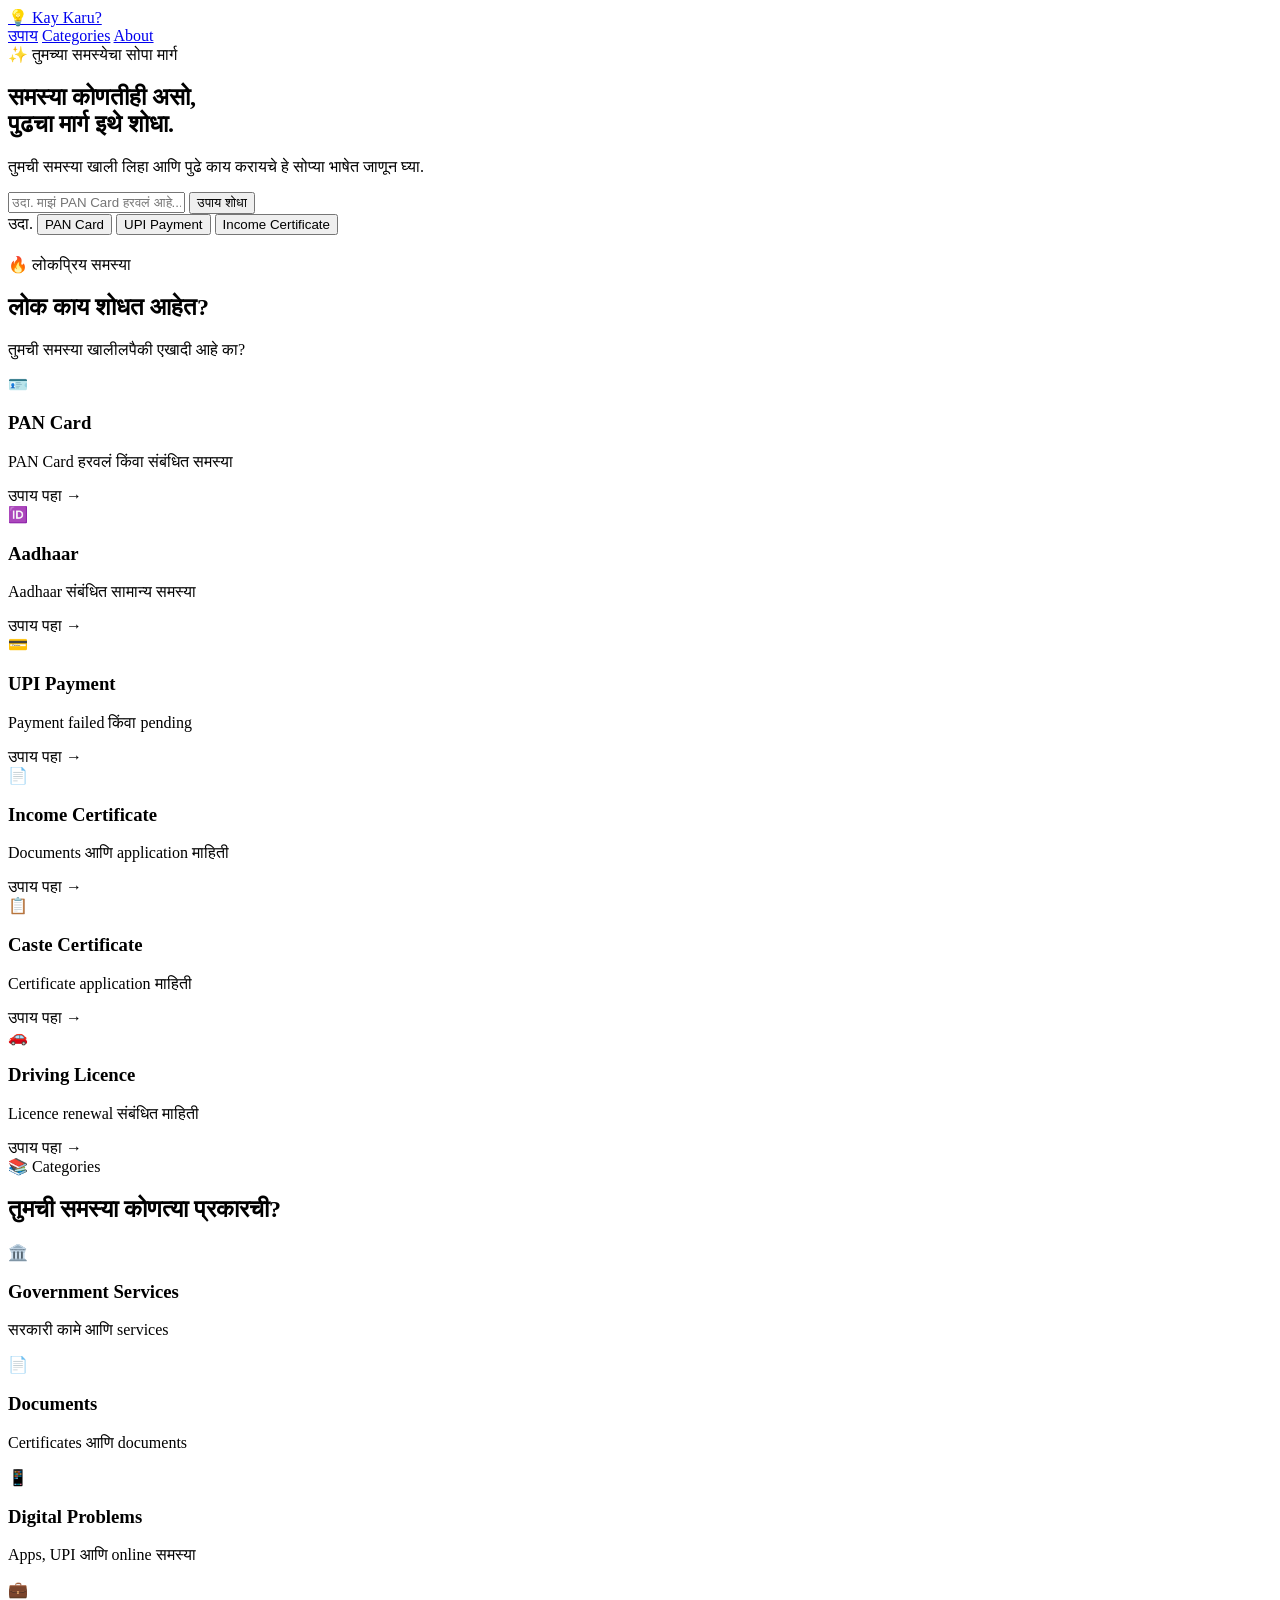
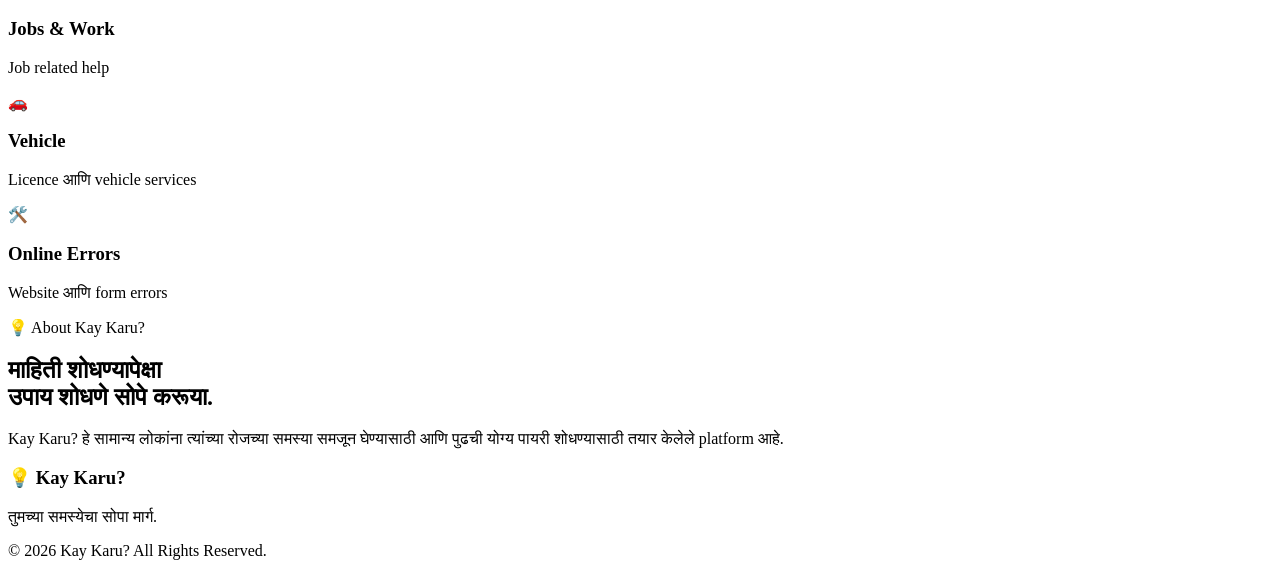
==== index.html @ 60a27c96 "Create index.html for Kay Karu? platform This HTML file serves as the main structure for the 'Kay Ka" ====
<!DOCTYPE html>
<html lang="mr">
<head>
    <meta charset="UTF-8">
    <meta name="viewport" content="width=device-width, initial-scale=1.0">

    <title>Kay Karu? | तुमच्या समस्येचा सोपा मार्ग</title>

    <meta name="description"
          content="तुमची समस्या सांगा आणि पुढचा मार्ग सोप्या भाषेत जाणून घ्या.">

    <link rel="stylesheet" href="style.css">
</head>

<body>

<header class="header">
    <div class="container nav">

        <a href="#" class="logo">
            💡 Kay Karu?
        </a>

        <nav>
            <a href="#solutions">उपाय</a>
            <a href="#categories">Categories</a>
            <a href="#about">About</a>
        </nav>

    </div>
</header>


<section class="hero">

    <div class="container hero-content">

        <div class="badge">
            ✨ तुमच्या समस्येचा सोपा मार्ग
        </div>

        <h1>
            समस्या कोणतीही असो,<br>
            <span>पुढचा मार्ग इथे शोधा.</span>
        </h1>

        <p>
            तुमची समस्या खाली लिहा आणि पुढे काय करायचे
            हे सोप्या भाषेत जाणून घ्या.
        </p>


        <div class="search-box">

            <input
                type="text"
                id="problemInput"
                placeholder="उदा. माझं PAN Card हरवलं आहे..."
            >

            <button onclick="findSolution()">
                उपाय शोधा
            </button>

        </div>

        <div class="examples">
            <span>उदा.</span>

            <button onclick="setProblem('माझं PAN Card हरवलं आहे')">
                PAN Card
            </button>

            <button onclick="setProblem('माझं UPI payment अडकलं आहे')">
                UPI Payment
            </button>

            <button onclick="setProblem('मला Income Certificate काढायचं आहे')">
                Income Certificate
            </button>
        </div>

    </div>

</section>


<section class="result-section" id="resultSection">

    <div class="container">

        <div class="result-card">

            <h2 id="resultTitle"></h2>

            <p id="resultText"></p>

            <div id="resultSteps"></div>

        </div>

    </div>

</section>


<section class="section" id="solutions">

    <div class="container">

        <div class="section-heading">

            <span>🔥 लोकप्रिय समस्या</span>

            <h2>लोक काय शोधत आहेत?</h2>

            <p>
                तुमची समस्या खालीलपैकी एखादी आहे का?
            </p>

        </div>


        <div class="problem-grid">

            <div class="problem-card"
                 onclick="setProblem('माझं PAN Card हरवलं आहे')">

                <div class="card-icon">🪪</div>

                <h3>PAN Card</h3>

                <p>
                    PAN Card हरवलं किंवा संबंधित समस्या
                </p>

                <span>उपाय पहा →</span>

            </div>


            <div class="problem-card"
                 onclick="setProblem('माझं Aadhaar mobile number बदलायचं आहे')">

                <div class="card-icon">🆔</div>

                <h3>Aadhaar</h3>

                <p>
                    Aadhaar संबंधित सामान्य समस्या
                </p>

                <span>उपाय पहा →</span>

            </div>


            <div class="problem-card"
                 onclick="setProblem('माझं UPI payment अडकलं आहे')">

                <div class="card-icon">💳</div>

                <h3>UPI Payment</h3>

                <p>
                    Payment failed किंवा pending
                </p>

                <span>उपाय पहा →</span>

            </div>


            <div class="problem-card"
                 onclick="setProblem('मला Income Certificate काढायचं आहे')">

                <div class="card-icon">📄</div>

                <h3>Income Certificate</h3>

                <p>
                    Documents आणि application माहिती
                </p>

                <span>उपाय पहा →</span>

            </div>


            <div class="problem-card"
                 onclick="setProblem('मला Caste Certificate काढायचं आहे')">

                <div class="card-icon">📋</div>

                <h3>Caste Certificate</h3>

                <p>
                    Certificate application माहिती
                </p>

                <span>उपाय पहा →</span>

            </div>


            <div class="problem-card"
                 onclick="setProblem('माझं Driving Licence renew करायचं आहे')">

                <div class="card-icon">🚗</div>

                <h3>Driving Licence</h3>

                <p>
                    Licence renewal संबंधित माहिती
                </p>

                <span>उपाय पहा →</span>

            </div>

        </div>

    </div>

</section>


<section class="section categories" id="categories">

    <div class="container">

        <div class="section-heading">

            <span>📚 Categories</span>

            <h2>तुमची समस्या कोणत्या प्रकारची?</h2>

        </div>


        <div class="category-grid">

            <div class="category-card">
                🏛️
                <h3>Government Services</h3>
                <p>सरकारी कामे आणि services</p>
            </div>

            <div class="category-card">
                📄
                <h3>Documents</h3>
                <p>Certificates आणि documents</p>
            </div>

            <div class="category-card">
                📱
                <h3>Digital Problems</h3>
                <p>Apps, UPI आणि online समस्या</p>
            </div>

            <div class="category-card">
                💼
                <h3>Jobs & Work</h3>
                <p>Job related help</p>
            </div>

            <div class="category-card">
                🚗
                <h3>Vehicle</h3>
                <p>Licence आणि vehicle services</p>
            </div>

            <div class="category-card">
                🛠️
                <h3>Online Errors</h3>
                <p>Website आणि form errors</p>
            </div>

        </div>

    </div>

</section>


<section class="about" id="about">

    <div class="container">

        <span>💡 About Kay Karu?</span>

        <h2>
            माहिती शोधण्यापेक्षा<br>
            उपाय शोधणे सोपे करूया.
        </h2>

        <p>
            Kay Karu? हे सामान्य लोकांना त्यांच्या
            रोजच्या समस्या समजून घेण्यासाठी आणि
            पुढची योग्य पायरी शोधण्यासाठी तयार केलेले
            platform आहे.
        </p>

    </div>

</section>


<footer>

    <div class="container">

        <h3>💡 Kay Karu?</h3>

        <p>
            तुमच्या समस्येचा सोपा मार्ग.
        </p>

        <div class="copyright">
            © 2026 Kay Karu? All Rights Reserved.
        </div>

    </div>

</footer>


<script src="script.js"></script>

</body>
</html>
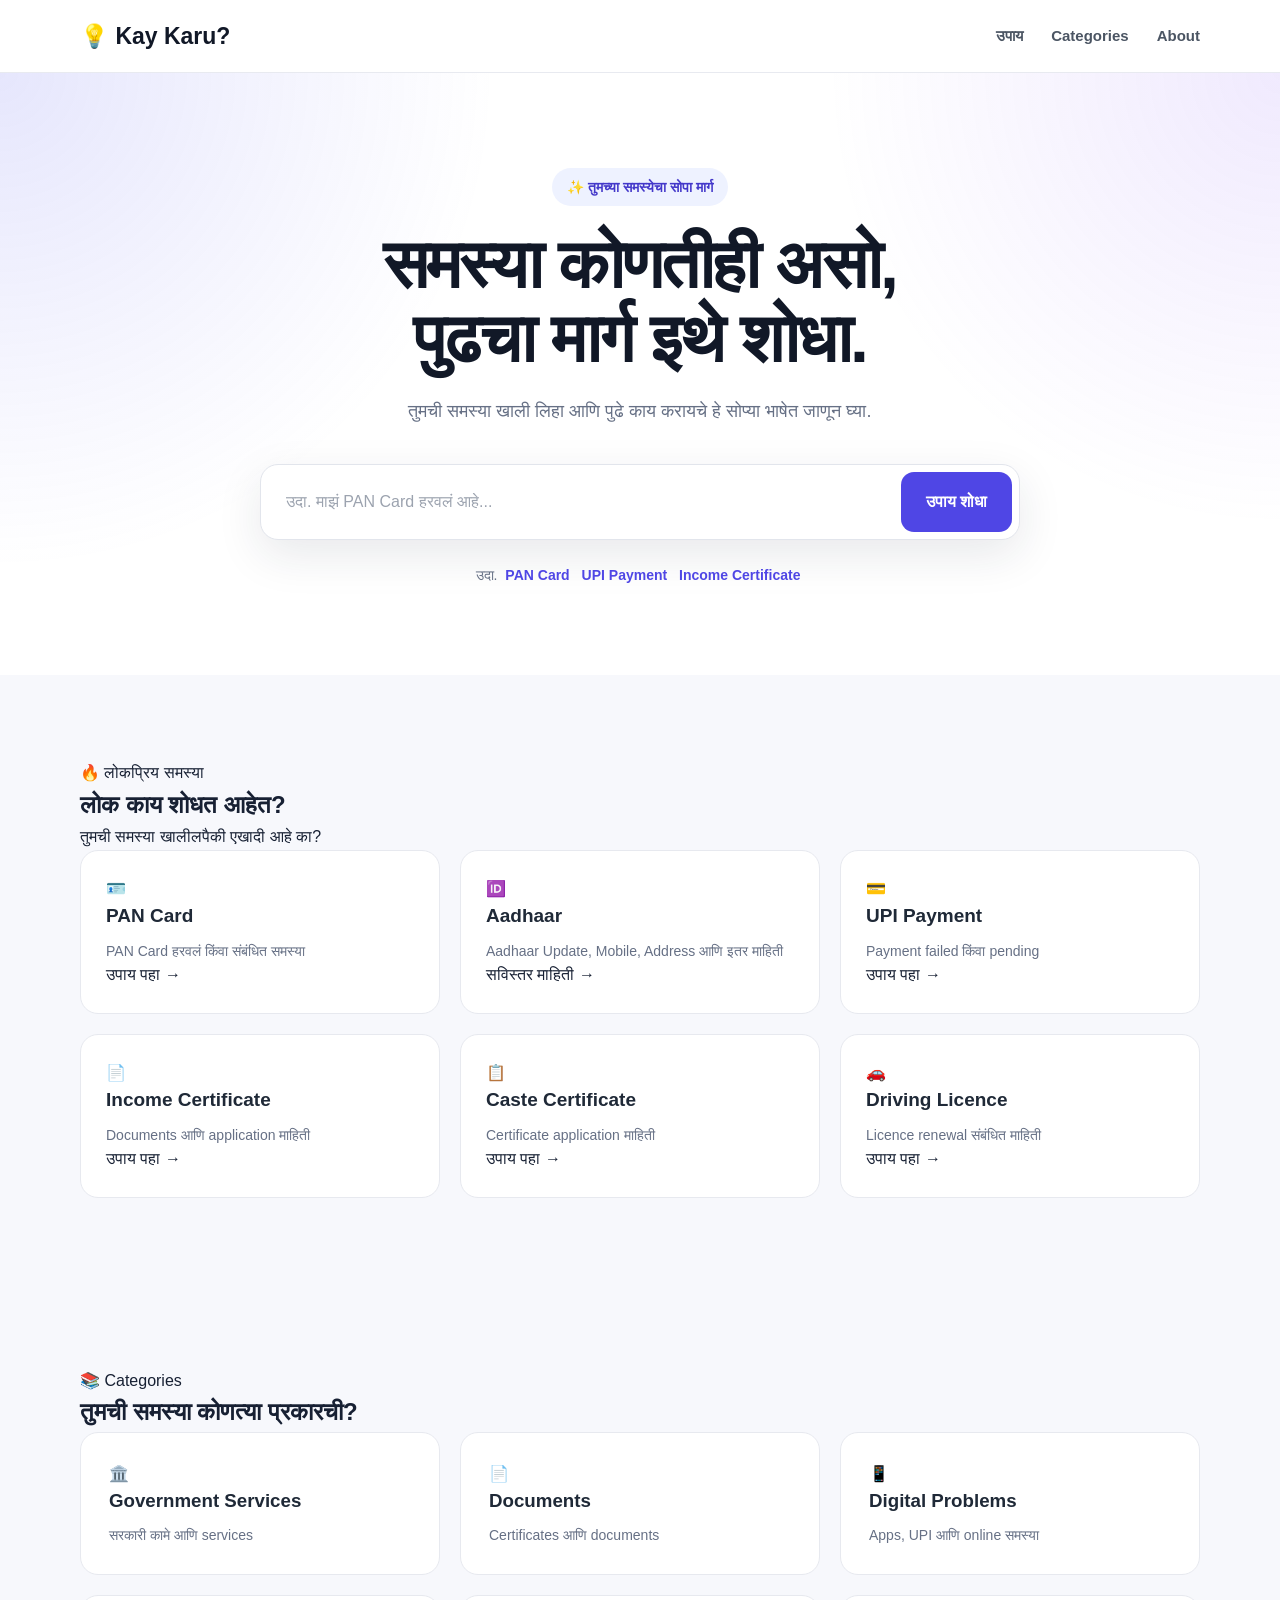
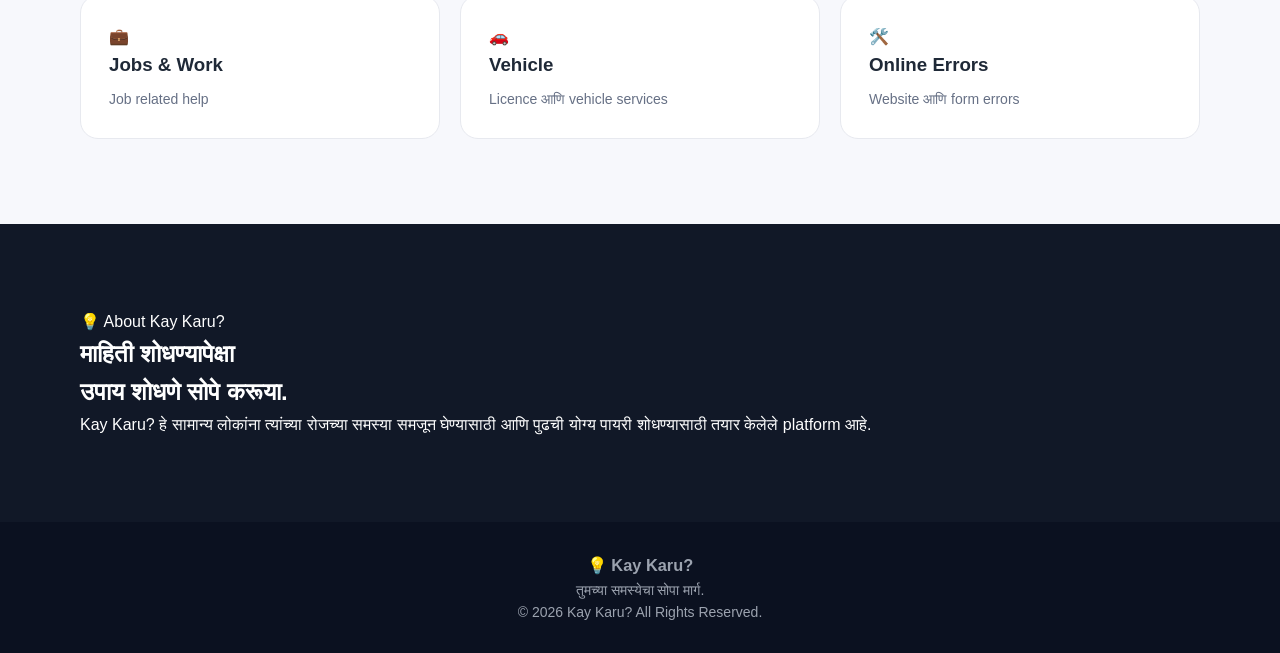
==== commit 0e98164f: "Enhance descriptions and update navigation links Updated content in index.html to enhance descriptio" ====
--- a/index.html
+++ b/index.html
@@ -7,7 +7,7 @@
     <title>Kay Karu? | तुमच्या समस्येचा सोपा मार्ग</title>
 
     <meta name="description"
-          content="तुमची समस्या सांगा आणि पुढचा मार्ग सोप्या भाषेत जाणून घ्या.">
+          content="तुमची समस्या सांगा आणि पुढचा मार्ग सोप्या भाषेत जाणून घ्या. Government services, documents, digital problems आणि online services साठी सोपे मार्गदर्शन.">
 
     <link rel="stylesheet" href="style.css">
 </head>
@@ -17,7 +17,7 @@
 <header class="header">
     <div class="container nav">
 
-        <a href="#" class="logo">
+        <a href="index.html" class="logo">
             💡 Kay Karu?
         </a>
 
@@ -49,7 +49,6 @@
             हे सोप्या भाषेत जाणून घ्या.
         </p>
 
-
         <div class="search-box">
 
             <input
@@ -65,6 +64,7 @@
         </div>
 
         <div class="examples">
+
             <span>उदा.</span>
 
             <button onclick="setProblem('माझं PAN Card हरवलं आहे')">
@@ -78,6 +78,7 @@
             <button onclick="setProblem('मला Income Certificate काढायचं आहे')">
                 Income Certificate
             </button>
+
         </div>
 
     </div>
@@ -123,6 +124,9 @@
 
         <div class="problem-grid">
 
+
+            <!-- PAN -->
+
             <div class="problem-card"
                  onclick="setProblem('माझं PAN Card हरवलं आहे')">
 
@@ -139,15 +143,35 @@
             </div>
 
 
-            <div class="problem-card"
-                 onclick="setProblem('माझं Aadhaar mobile number बदलायचं आहे')">
+            <!-- AADHAAR -->
+
+            <div class="problem-card"
+                 onclick="window.location.href='aadhaar-update.html'">
 
                 <div class="card-icon">🆔</div>
 
                 <h3>Aadhaar</h3>
 
                 <p>
-                    Aadhaar संबंधित सामान्य समस्या
+                    Aadhaar Update, Mobile, Address आणि इतर माहिती
+                </p>
+
+                <span>सविस्तर माहिती →</span>
+
+            </div>
+
+
+            <!-- UPI -->
+
+            <div class="problem-card"
+                 onclick="setProblem('माझं UPI payment अडकलं आहे')">
+
+                <div class="card-icon">💳</div>
+
+                <h3>UPI Payment</h3>
+
+                <p>
+                    Payment failed किंवा pending
                 </p>
 
                 <span>उपाय पहा →</span>
@@ -155,125 +179,175 @@
             </div>
 
 
-            <div class="problem-card"
+            <!-- INCOME -->
+
+            <div class="problem-card"
+                 onclick="setProblem('मला Income Certificate काढायचं आहे')">
+
+                <div class="card-icon">📄</div>
+
+                <h3>Income Certificate</h3>
+
+                <p>
+                    Documents आणि application माहिती
+                </p>
+
+                <span>उपाय पहा →</span>
+
+            </div>
+
+
+            <!-- CASTE -->
+
+            <div class="problem-card"
+                 onclick="setProblem('मला Caste Certificate काढायचं आहे')">
+
+                <div class="card-icon">📋</div>
+
+                <h3>Caste Certificate</h3>
+
+                <p>
+                    Certificate application माहिती
+                </p>
+
+                <span>उपाय पहा →</span>
+
+            </div>
+
+
+            <!-- DRIVING LICENCE -->
+
+            <div class="problem-card"
+                 onclick="setProblem('माझं Driving Licence renew करायचं आहे')">
+
+                <div class="card-icon">🚗</div>
+
+                <h3>Driving Licence</h3>
+
+                <p>
+                    Licence renewal संबंधित माहिती
+                </p>
+
+                <span>उपाय पहा →</span>
+
+            </div>
+
+        </div>
+
+    </div>
+
+</section>
+
+
+<section class="section categories" id="categories">
+
+    <div class="container">
+
+        <div class="section-heading">
+
+            <span>📚 Categories</span>
+
+            <h2>तुमची समस्या कोणत्या प्रकारची?</h2>
+
+        </div>
+
+
+        <div class="category-grid">
+
+
+            <!-- GOVERNMENT SERVICES -->
+
+            <div class="category-card"
+                 onclick="document.getElementById('solutions').scrollIntoView({behavior:'smooth'})">
+
+                🏛️
+
+                <h3>Government Services</h3>
+
+                <p>
+                    सरकारी कामे आणि services
+                </p>
+
+            </div>
+
+
+            <!-- DOCUMENTS -->
+
+            <div class="category-card"
+                 onclick="document.getElementById('solutions').scrollIntoView({behavior:'smooth'})">
+
+                📄
+
+                <h3>Documents</h3>
+
+                <p>
+                    Certificates आणि documents
+                </p>
+
+            </div>
+
+
+            <!-- DIGITAL -->
+
+            <div class="category-card"
                  onclick="setProblem('माझं UPI payment अडकलं आहे')">
 
-                <div class="card-icon">💳</div>
-
-                <h3>UPI Payment</h3>
-
-                <p>
-                    Payment failed किंवा pending
-                </p>
-
-                <span>उपाय पहा →</span>
-
-            </div>
-
-
-            <div class="problem-card"
-                 onclick="setProblem('मला Income Certificate काढायचं आहे')">
-
-                <div class="card-icon">📄</div>
-
-                <h3>Income Certificate</h3>
-
-                <p>
-                    Documents आणि application माहिती
-                </p>
-
-                <span>उपाय पहा →</span>
-
-            </div>
-
-
-            <div class="problem-card"
-                 onclick="setProblem('मला Caste Certificate काढायचं आहे')">
-
-                <div class="card-icon">📋</div>
-
-                <h3>Caste Certificate</h3>
-
-                <p>
-                    Certificate application माहिती
-                </p>
-
-                <span>उपाय पहा →</span>
-
-            </div>
-
-
-            <div class="problem-card"
+                📱
+
+                <h3>Digital Problems</h3>
+
+                <p>
+                    Apps, UPI आणि online समस्या
+                </p>
+
+            </div>
+
+
+            <!-- JOBS -->
+
+            <div class="category-card"
+                 onclick="setProblem('मला job related help पाहिजे')">
+
+                💼
+
+                <h3>Jobs & Work</h3>
+
+                <p>
+                    Job related help
+                </p>
+
+            </div>
+
+
+            <!-- VEHICLE -->
+
+            <div class="category-card"
                  onclick="setProblem('माझं Driving Licence renew करायचं आहे')">
 
-                <div class="card-icon">🚗</div>
-
-                <h3>Driving Licence</h3>
-
-                <p>
-                    Licence renewal संबंधित माहिती
-                </p>
-
-                <span>उपाय पहा →</span>
-
-            </div>
-
-        </div>
-
-    </div>
-
-</section>
-
-
-<section class="section categories" id="categories">
-
-    <div class="container">
-
-        <div class="section-heading">
-
-            <span>📚 Categories</span>
-
-            <h2>तुमची समस्या कोणत्या प्रकारची?</h2>
-
-        </div>
-
-
-        <div class="category-grid">
-
-            <div class="category-card">
-                🏛️
-                <h3>Government Services</h3>
-                <p>सरकारी कामे आणि services</p>
-            </div>
-
-            <div class="category-card">
-                📄
-                <h3>Documents</h3>
-                <p>Certificates आणि documents</p>
-            </div>
-
-            <div class="category-card">
-                📱
-                <h3>Digital Problems</h3>
-                <p>Apps, UPI आणि online समस्या</p>
-            </div>
-
-            <div class="category-card">
-                💼
-                <h3>Jobs & Work</h3>
-                <p>Job related help</p>
-            </div>
-
-            <div class="category-card">
                 🚗
+
                 <h3>Vehicle</h3>
-                <p>Licence आणि vehicle services</p>
-            </div>
-
-            <div class="category-card">
+
+                <p>
+                    Licence आणि vehicle services
+                </p>
+
+            </div>
+
+
+            <!-- ONLINE ERRORS -->
+
+            <div class="category-card"
+                 onclick="setProblem('माझा online form error दाखवत आहे')">
+
                 🛠️
+
                 <h3>Online Errors</h3>
-                <p>Website आणि form errors</p>
+
+                <p>
+                    Website आणि form errors
+                </p>
+
             </div>
 
         </div>
--- a/style.css
+++ b/style.css
@@ -0,0 +1,488 @@
+* {
+  margin: 0;
+  padding: 0;
+  box-sizing: border-box;
+}
+
+html {
+  scroll-behavior: smooth;
+}
+
+body {
+  font-family: Arial, Helvetica, sans-serif;
+  background: #f7f8fc;
+  color: #172033;
+  line-height: 1.6;
+}
+
+a {
+  text-decoration: none;
+}
+
+button,
+input {
+  font: inherit;
+}
+
+/* =========================
+   CONTAINER
+========================= */
+
+.container {
+  width: min(1120px, 92%);
+  margin: auto;
+}
+
+/* =========================
+   HEADER
+========================= */
+
+header {
+  position: sticky;
+  top: 0;
+  z-index: 1000;
+  background: rgba(255, 255, 255, 0.96);
+  backdrop-filter: blur(12px);
+  border-bottom: 1px solid #e8eaf0;
+}
+
+header .container {
+  min-height: 72px;
+  display: flex;
+  align-items: center;
+  justify-content: space-between;
+  gap: 30px;
+}
+
+.logo {
+  font-size: 23px;
+  font-weight: 800;
+  color: #111827;
+}
+
+nav {
+  display: flex;
+  align-items: center;
+  gap: 28px;
+}
+
+nav a {
+  color: #4b5563;
+  font-weight: 600;
+  font-size: 15px;
+  transition: 0.2s ease;
+}
+
+nav a:hover {
+  color: #4f46e5;
+}
+
+/* =========================
+   HERO
+========================= */
+
+.hero {
+  padding: 95px 0 85px;
+  text-align: center;
+  background:
+    radial-gradient(circle at top left, rgba(99, 102, 241, 0.16), transparent 35%),
+    radial-gradient(circle at top right, rgba(139, 92, 246, 0.13), transparent 32%),
+    #ffffff;
+}
+
+.badge {
+  display: inline-flex;
+  align-items: center;
+  gap: 7px;
+  padding: 8px 15px;
+  border-radius: 50px;
+  background: #eef2ff;
+  color: #4338ca;
+  font-size: 14px;
+  font-weight: 700;
+  margin-bottom: 22px;
+}
+
+.hero h1 {
+  max-width: 850px;
+  margin: auto;
+  font-size: clamp(38px, 6vw, 68px);
+  line-height: 1.08;
+  letter-spacing: -2px;
+  color: #111827;
+}
+
+.hero p {
+  max-width: 680px;
+  margin: 22px auto 0;
+  color: #667085;
+  font-size: 18px;
+}
+
+/* =========================
+   SEARCH
+========================= */
+
+.search-box {
+  max-width: 760px;
+  margin: 38px auto 0;
+  display: flex;
+  padding: 7px;
+  background: #ffffff;
+  border: 1px solid #e2e5ec;
+  border-radius: 18px;
+  box-shadow: 0 15px 45px rgba(31, 41, 55, 0.10);
+}
+
+.search-box input {
+  flex: 1;
+  min-width: 0;
+  border: 0;
+  outline: none;
+  padding: 17px 18px;
+  font-size: 16px;
+  color: #111827;
+  background: transparent;
+}
+
+.search-box input::placeholder {
+  color: #9ca3af;
+}
+
+.search-box button {
+  border: 0;
+  padding: 0 25px;
+  border-radius: 13px;
+  background: #4f46e5;
+  color: #ffffff;
+  font-weight: 700;
+  cursor: pointer;
+  transition: 0.2s ease;
+}
+
+.search-box button:hover {
+  background: #4338ca;
+  transform: translateY(-1px);
+}
+
+/* =========================
+   EXAMPLES
+========================= */
+
+.examples {
+  margin-top: 20px;
+  color: #667085;
+  font-size: 14px;
+}
+
+.examples button {
+  border: 0;
+  background: transparent;
+  color: #4f46e5;
+  font-weight: 600;
+  cursor: pointer;
+  margin: 4px;
+}
+
+.examples button:hover {
+  text-decoration: underline;
+}
+
+/* =========================
+   RESULT SECTION
+========================= */
+
+#resultSection {
+  display: none;
+  max-width: 900px;
+  margin: 55px auto;
+  padding: 42px;
+  background: #ffffff;
+  border: 1px solid #e6e8ef;
+  border-radius: 24px;
+  box-shadow: 0 18px 55px rgba(15, 23, 42, 0.08);
+}
+
+#resultTitle {
+  font-size: 30px;
+  line-height: 1.25;
+  color: #111827;
+  margin-bottom: 15px;
+}
+
+#resultText {
+  color: #667085;
+  font-size: 16px;
+  margin-bottom: 28px;
+}
+
+/* Dynamic result headings */
+
+#resultSteps h3 {
+  margin-top: 30px;
+  margin-bottom: 14px;
+  padding-bottom: 10px;
+  border-bottom: 1px solid #e9eaf0;
+  font-size: 20px;
+  color: #1f2937;
+}
+
+#resultSteps ul,
+#resultSteps ol {
+  padding-left: 25px;
+  margin-bottom: 20px;
+}
+
+#resultSteps li {
+  margin-bottom: 11px;
+  color: #4b5563;
+}
+
+#resultSteps ol li::marker {
+  color: #4f46e5;
+  font-weight: 800;
+}
+
+/* Official website link */
+
+#resultSteps a {
+  display: inline-flex;
+  align-items: center;
+  margin-top: 8px;
+  padding: 13px 20px;
+  border-radius: 12px;
+  background: #4f46e5;
+  color: #ffffff;
+  font-weight: 700;
+  transition: 0.2s ease;
+}
+
+#resultSteps a:hover {
+  background: #4338ca;
+  transform: translateY(-2px);
+}
+
+/* =========================
+   GENERAL SECTIONS
+========================= */
+
+section {
+  padding: 85px 0;
+}
+
+.section-title {
+  text-align: center;
+  margin-bottom: 45px;
+}
+
+.section-title h2 {
+  font-size: 36px;
+  line-height: 1.2;
+  color: #111827;
+}
+
+.section-title p {
+  margin-top: 10px;
+  color: #667085;
+}
+
+/* =========================
+   PROBLEM CARDS
+========================= */
+
+.problem-grid {
+  display: grid;
+  grid-template-columns: repeat(3, 1fr);
+  gap: 20px;
+}
+
+.problem-card {
+  background: #ffffff;
+  padding: 25px;
+  border: 1px solid #e7e9ef;
+  border-radius: 18px;
+  transition: 0.25s ease;
+  cursor: pointer;
+}
+
+.problem-card:hover {
+  transform: translateY(-5px);
+  border-color: #c7d2fe;
+  box-shadow: 0 15px 35px rgba(15, 23, 42, 0.08);
+}
+
+.problem-card h3 {
+  margin-bottom: 8px;
+  font-size: 19px;
+  color: #1f2937;
+}
+
+.problem-card p {
+  color: #667085;
+  font-size: 14px;
+}
+
+/* =========================
+   CATEGORY CARDS
+========================= */
+
+.category-grid {
+  display: grid;
+  grid-template-columns: repeat(3, 1fr);
+  gap: 20px;
+}
+
+.category-card {
+  background: #ffffff;
+  padding: 28px;
+  border-radius: 18px;
+  border: 1px solid #e7e9ef;
+}
+
+.category-card h3 {
+  margin-bottom: 8px;
+  color: #1f2937;
+}
+
+.category-card p {
+  color: #667085;
+  font-size: 14px;
+}
+
+/* =========================
+   ABOUT
+========================= */
+
+.about {
+  background: #111827;
+  color: #ffffff;
+}
+
+.about .section-title h2 {
+  color: #ffffff;
+}
+
+.about .section-title p {
+  color: #b9c0cc;
+}
+
+.about-content {
+  max-width: 780px;
+  margin: auto;
+  text-align: center;
+}
+
+.about-content p {
+  color: #c5cad3;
+  font-size: 17px;
+}
+
+/* =========================
+   FOOTER
+========================= */
+
+footer {
+  padding: 30px 0;
+  background: #0b1120;
+  color: #9ca3af;
+  text-align: center;
+  font-size: 14px;
+}
+
+/* =========================
+   MOBILE
+========================= */
+
+@media (max-width: 800px) {
+
+  header .container {
+    min-height: 65px;
+  }
+
+  nav {
+    gap: 12px;
+  }
+
+  nav a {
+    font-size: 13px;
+  }
+
+  .hero {
+    padding: 65px 0 60px;
+  }
+
+  .hero h1 {
+    font-size: 40px;
+    letter-spacing: -1px;
+  }
+
+  .hero p {
+    font-size: 16px;
+  }
+
+  .search-box {
+    flex-direction: column;
+    padding: 8px;
+    border-radius: 16px;
+  }
+
+  .search-box input {
+    padding: 15px;
+  }
+
+  .search-box button {
+    min-height: 52px;
+  }
+
+  #resultSection {
+    padding: 25px 20px;
+    border-radius: 18px;
+  }
+
+  #resultTitle {
+    font-size: 25px;
+  }
+
+  .problem-grid,
+  .category-grid {
+    grid-template-columns: 1fr;
+  }
+
+  section {
+    padding: 65px 0;
+  }
+
+  .section-title h2 {
+    font-size: 29px;
+  }
+}
+
+@media (max-width: 500px) {
+
+  header .container {
+    flex-direction: column;
+    padding: 14px 0;
+    gap: 10px;
+  }
+
+  nav {
+    width: 100%;
+    justify-content: center;
+  }
+
+  nav a {
+    font-size: 12px;
+  }
+
+  .hero h1 {
+    font-size: 34px;
+  }
+
+  .hero {
+    padding-top: 50px;
+  }
+
+  #resultSection {
+    margin-top: 35px;
+  }
+}
